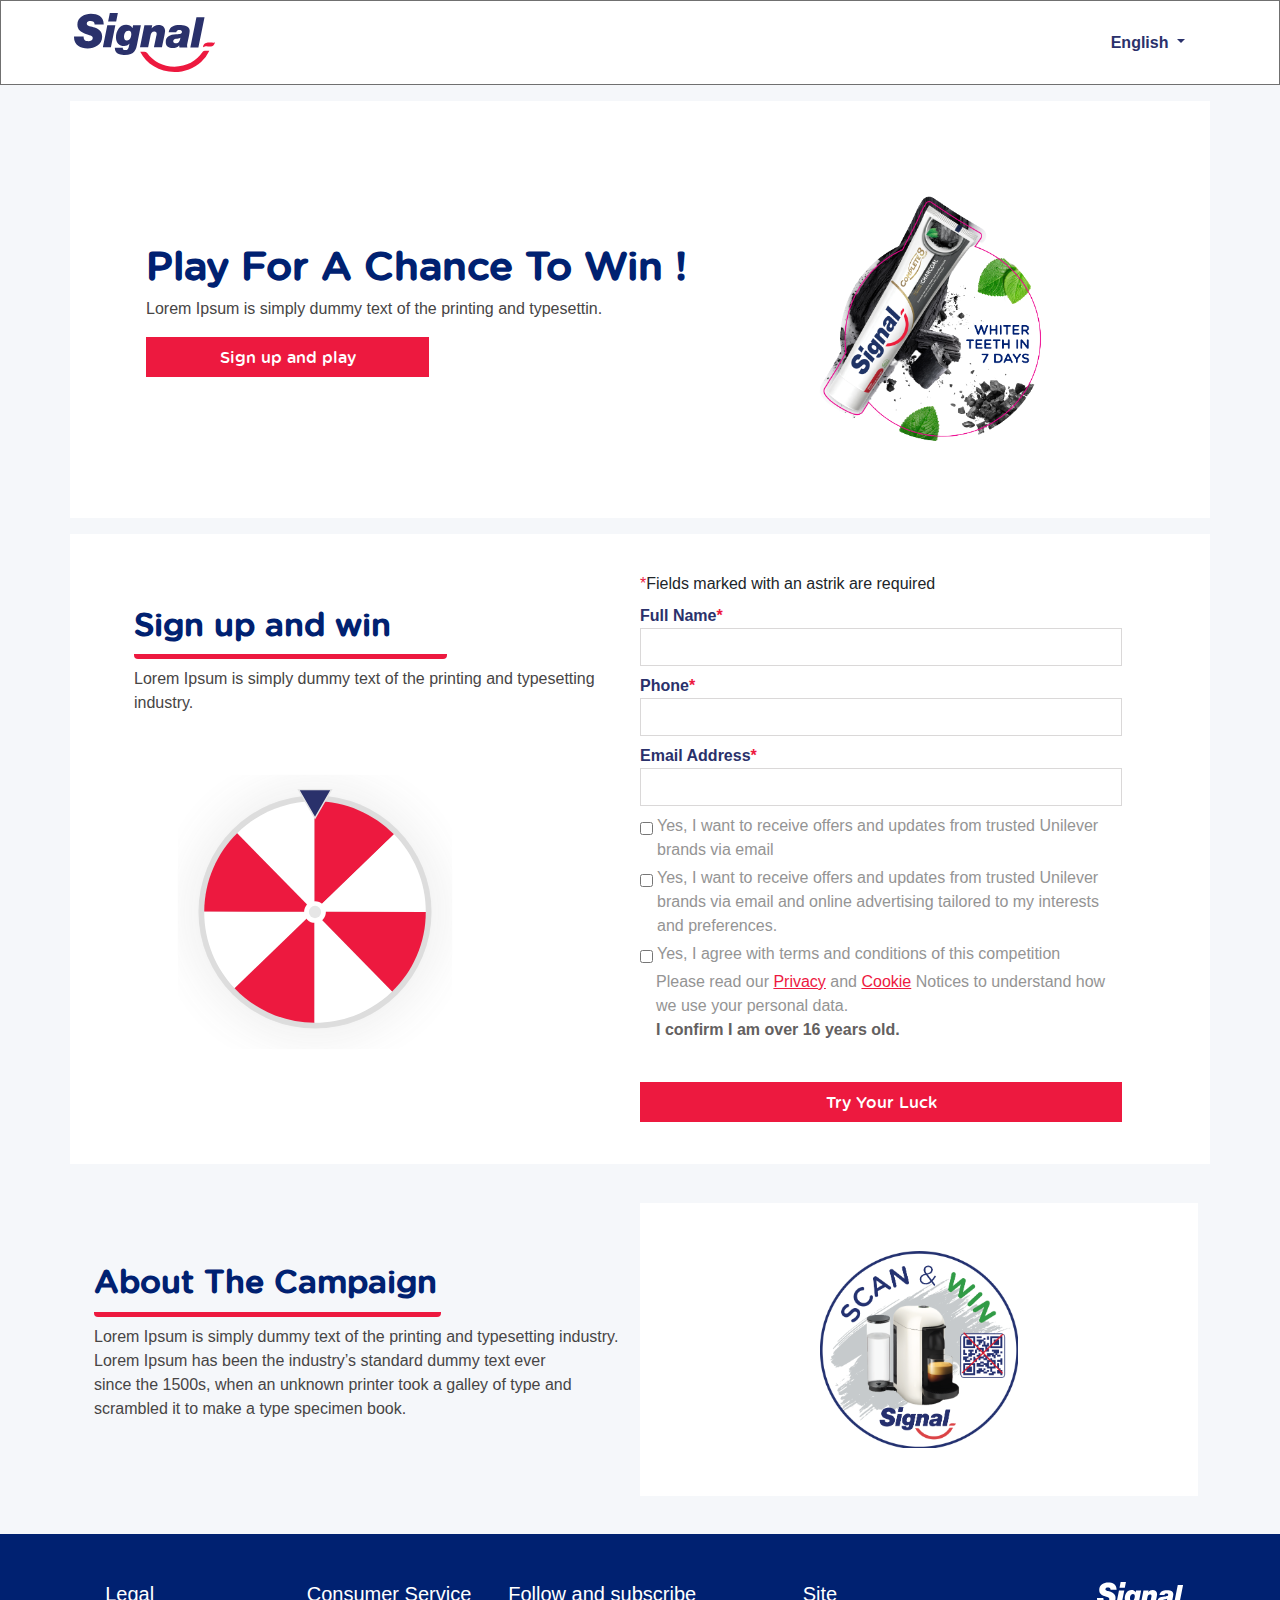
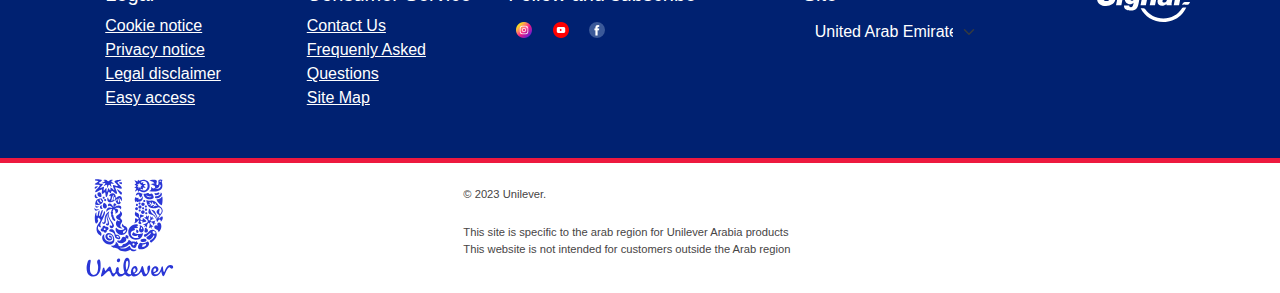
==== index.html @ 2e073612 "Initial commit" ====
<!DOCTYPE html>
<html lang="en">
<head>
    <meta charset="UTF-8">
    <meta name="viewport" content="width=device-width, initial-scale=1.0">
    <link rel="stylesheet" href="bootstrap-5.2.3-dist/css/bootstrap.min.css">
    <link rel="stylesheet" href="fonts/Gotham Rounded Medium.ttf">
    <link rel="stylesheet" href="https://cdnjs.cloudflare.com/ajax/libs/font-awesome/6.4.2/css/all.min.css">
    <link rel="stylesheet" href="css/style.css">
    <title>Signal</title>
</head>
<body>
    <nav class="p-2">
    <div class="container">
        <div class="row d-flex justify-content-between align-items-center">
        <div class="col-6  p-1">
        <a href="index.html"><img src="images/signal/logo-signal.svg" alt="" class="w-25" > </a>   
        </div>
        <div class="dropdown d-flex col-6 justify-content-end">
            <a class="btn  dropdown-toggle" href="#" role="button" data-bs-toggle="dropdown" aria-expanded="false">
                English
              </a>
            
              <ul class="dropdown-menu justify-content-end">
                <li><a class="dropdown-item active" href="#" active >English</a></li>
                <li><a class="dropdown-item" href="#">العربية</a></li>
              </ul>
          </div>
        </div>
    </div>
    </nav>
    <!-- <div class="banner-home p-5">
    <div class="py-5 ">
        <h1 class="p-5 text-center">Play For A Chance To Win !</h1>
        <div class="text-center">
        <button class="text-center">Sign Up & Play</button>
    </div>
    </div>
    </div> -->
    <div class="main-content1 my-3 ">
    <div class="container">
        <div class="row w-100 d-flex align-items-center flex-md-row flex-column-reverse mx-auto">
            <div class="col-md-7">
            <h1 class="w-100 text-md-start text-center ">Play For A Chance To Win !</h1>
            <p class="W-50 d-none d-md-block">Lorem Ipsum is simply dummy text of the printing and typesettin.</p>
            <button class="w-50 p-2 ">Sign up and play</button>
        </div>
        <div class="col-md-5 d-flex justify-content-center align-items-center">
            <img src="images/signal/Ref_wobb_AW.png" alt="" class="w-75 ">
        </div>
        </div>
    </div>
</div>
<div class="form-sec ">
<div class="container justify-content-between ">
    <div class="row w-100 d-flex align-items-center ">
        <div class="col-md-6 col-sm-12 d-flex flex-md-column flex-column-reverse ">
        <div class="">
        <h2>Sign up and win</h2>
        <p>Lorem Ipsum is simply dummy text of the printing and typesetting industry.</p>
        </div>
        <div class=" text-md-start text-center "><img class="w-75" src="images/signal/wheel .svg" alt=""></div>
    </div>
    <div class="col-md-6 col-sm-12 justify-content-center align-items-center">
        <div class="mb-2"><span class="astrik-sign">*</span>Fields marked with an astrik are required</div>
        <form action="congrats.html">
            <div class="form-group mb-2">
                <label >Full Name<span>*</span></label>
                <input  type="text" class="form-control rounded-0"  required>
            </div>
              <div class="form-group mb-2">
                <label >Phone<span>*</span></label>
                <input type="tel" class="form-control rounded-0" required>
            </div>
            <div class="form-group mb-2">
              <label for="exampleFormControlInput1">Email Address<span>*</span></label>
              <input type="email" class="form-control rounded-0" id="exampleFormControlInput1" required>
            </div>  
            <div class="custom-control custom-checkbox my-1 mr-sm-2 d-flex align-items-start">
                <input type="checkbox" class="custom-control-input mt-2" id="customControlInline">
                <label class="custom-control-label mx-1" for="customControlInline"> 
                    Yes, I want to receive offers and updates from trusted Unilever brands via email
                     </label>
              </div>    
              <div class="custom-control custom-checkbox my-1 mr-sm-2 d-flex align-items-start" >
                <input type="checkbox" class="custom-control-input mt-2" id="customControlInline1">
                <label class="custom-control-label mx-1" for="customControlInline1"> 
                    Yes, I want to receive offers and updates from trusted Unilever brands via
                     email and online advertising tailored to my interests and preferences.
                     </label>
              </div>     
              <div class="custom-control custom-checkbox my-1 mr-sm-2 d-flex align-items-start">
                <input type="checkbox" class="custom-control-input mt-2" id="customControlInline2">
                <label class="custom-control-label mx-1" for="customControlInline2"> 
                    Yes, I agree with terms and conditions of this competition
                     </label>
              </div>    
              <div class="mx-3 privacy-cookies">Please read our <a href="#">Privacy</a> and <a href="#">Cookie</a> Notices to understand how we use your personal data.</div>
              <p class="mx-3 privacy-cookies-b font-weight-bold">I confirm I am over 16 years old.</p>
              <button type="submit" class="w-100 my-1 p-2 mt-4">Try Your Luck</button>
            
          </form>
    </div>
    </div>
</div>
</div>
    <div class="container main-content2 justify-content-between ">
        <div class=" row d-flex align-items-center justify-content-between  flex-md-row flex-column-reverse mx-auto">
            <div class="col-md-6 ">
            <h2>About The Campaign</h2>
            <p>Lorem Ipsum is simply dummy text of the printing and typesetting industry.
                 Lorem Ipsum has been the industry’s standard
                 dummy text ever <br>since the 1500s, when an unknown printer took a galley of 
                 type and <br>scrambled it to make a type specimen book.</p>
        </div>
        <div class="col-md-6 d-flex justify-content-center align-items-center main-content2-img ">
            <img src="images/signal/Ref_wobb_AW2.png" alt="" class=" p-5">
        </div>
        </div>
    </div>
    
    <footer class="footer1">
        <div class="container ">
            <div class=" d-flex justify-content-around pt-5 pb-5 flex-md-row flex-column">
                <div class="  d-flex justify-content-start align-items-start ">
                    <img class="w-25 d-md-none d-sm-block " src="images/signal/logo_signal_white.svg" alt="">
                </div>
                <div class=" legal col-md-2 ">
                    <h5>Legal</h5>
                    <div><a href="#">Cookie notice</a></div>
                    <div><a href="#">Privacy notice</a></div>
                    <div><a href="#">Legal disclaimer</a></div>
                    <div><a href="#">Easy access</a></div>
                </div>
                <div class=" consumer-services  col-md-2">
                    <h5>Consumer Service</h5>

                    <div><a href="#">Contact Us</a></div>
                    <div><a href="#">Frequenly Asked Questions</a></div>
                    <div><a href="#">Site Map</a></div>
                </div>
                <div class=" follow-and-subscribe col-md-3">
                    <h5>Follow and subscribe</h5>
                    <div class="d-flex justify-content-end d-none d-md-block">
                    <a href="#"><img class="p-2" src="images/instagram_3955024 (1).png"></a>
                    <a href="#"><img class="p-2" src="images/youtube_3670147 (1).png"></a>
                    <a href="#"><img class="p-2" src="images/facebook_145802 (1).png"></a>
                    </div>
                    <div class="col-6 d-md-none d-sm-block d-flex justify-content-between">
                        <i class="fa-brands fa-instagram" style="color: #ffffff;"></i>                    
                        <i class="fa-brands fa-twitter" style="color: #ffffff;"></i>                    
                        <i class="fa-brands fa-facebook-f" style="color: #ffffff;"></i>                    
                    </div>
                </div>
                <div class=" site col-md-2">
                    <h5>Site</h5>
                    <select class="form-select" id="country" name="country">
                        <option value="AF">Afghanistan</option>
                        <option value="AX">Aland Islands</option>
                        <option value="AL">Albania</option>
                        <option value="DZ">Algeria</option>
                        <option value="AS">American Samoa</option>
                        <option value="AD">Andorra</option>
                        <option value="AO">Angola</option>
                        <option value="AI">Anguilla</option>
                        <option value="AQ">Antarctica</option>
                        <option value="AG">Antigua and Barbuda</option>
                        <option value="AR">Argentina</option>
                        <option value="AM">Armenia</option>
                        <option value="AW">Aruba</option>
                        <option value="AU">Australia</option>
                        <option value="AT">Austria</option>
                        <option value="AZ">Azerbaijan</option>
                        <option value="BS">Bahamas</option>
                        <option value="BH">Bahrain</option>
                        <option value="BD">Bangladesh</option>
                        <option value="BB">Barbados</option>
                        <option value="BY">Belarus</option>
                        <option value="BE">Belgium</option>
                        <option value="BZ">Belize</option>
                        <option value="BJ">Benin</option>
                        <option value="BM">Bermuda</option>
                        <option value="BT">Bhutan</option>
                        <option value="BO">Bolivia</option>
                        <option value="BQ">Bonaire, Sint Eustatius and Saba</option>
                        <option value="BA">Bosnia and Herzegovina</option>
                        <option value="BW">Botswana</option>
                        <option value="BV">Bouvet Island</option>
                        <option value="BR">Brazil</option>
                        <option value="IO">British Indian Ocean Territory</option>
                        <option value="BN">Brunei Darussalam</option>
                        <option value="BG">Bulgaria</option>
                        <option value="BF">Burkina Faso</option>
                        <option value="BI">Burundi</option>
                        <option value="KH">Cambodia</option>
                        <option value="CM">Cameroon</option>
                        <option value="CA">Canada</option>
                        <option value="CV">Cape Verde</option>
                        <option value="KY">Cayman Islands</option>
                        <option value="CF">Central African Republic</option>
                        <option value="TD">Chad</option>
                        <option value="CL">Chile</option>
                        <option value="CN">China</option>
                        <option value="CX">Christmas Island</option>
                        <option value="CC">Cocos (Keeling) Islands</option>
                        <option value="CO">Colombia</option>
                        <option value="KM">Comoros</option>
                        <option value="CG">Congo</option>
                        <option value="CD">Congo, Democratic Republic of the Congo</option>
                        <option value="CK">Cook Islands</option>
                        <option value="CR">Costa Rica</option>
                        <option value="CI">Cote D'Ivoire</option>
                        <option value="HR">Croatia</option>
                        <option value="CU">Cuba</option>
                        <option value="CW">Curacao</option>
                        <option value="CY">Cyprus</option>
                        <option value="CZ">Czech Republic</option>
                        <option value="DK">Denmark</option>
                        <option value="DJ">Djibouti</option>
                        <option value="DM">Dominica</option>
                        <option value="DO">Dominican Republic</option>
                        <option value="EC">Ecuador</option>
                        <option value="EG">Egypt</option>
                        <option value="SV">El Salvador</option>
                        <option value="GQ">Equatorial Guinea</option>
                        <option value="ER">Eritrea</option>
                        <option value="EE">Estonia</option>
                        <option value="ET">Ethiopia</option>
                        <option value="FK">Falkland Islands (Malvinas)</option>
                        <option value="FO">Faroe Islands</option>
                        <option value="FJ">Fiji</option>
                        <option value="FI">Finland</option>
                        <option value="FR">France</option>
                        <option value="GF">French Guiana</option>
                        <option value="PF">French Polynesia</option>
                        <option value="TF">French Southern Territories</option>
                        <option value="GA">Gabon</option>
                        <option value="GM">Gambia</option>
                        <option value="GE">Georgia</option>
                        <option value="DE">Germany</option>
                        <option value="GH">Ghana</option>
                        <option value="GI">Gibraltar</option>
                        <option value="GR">Greece</option>
                        <option value="GL">Greenland</option>
                        <option value="GD">Grenada</option>
                        <option value="GP">Guadeloupe</option>
                        <option value="GU">Guam</option>
                        <option value="GT">Guatemala</option>
                        <option value="GG">Guernsey</option>
                        <option value="GN">Guinea</option>
                        <option value="GW">Guinea-Bissau</option>
                        <option value="GY">Guyana</option>
                        <option value="HT">Haiti</option>
                        <option value="HM">Heard Island and Mcdonald Islands</option>
                        <option value="VA">Holy See (Vatican City State)</option>
                        <option value="HN">Honduras</option>
                        <option value="HK">Hong Kong</option>
                        <option value="HU">Hungary</option>
                        <option value="IS">Iceland</option>
                        <option value="IN">India</option>
                        <option value="ID">Indonesia</option>
                        <option value="IR">Iran, Islamic Republic of</option>
                        <option value="IQ">Iraq</option>
                        <option value="IE">Ireland</option>
                        <option value="IM">Isle of Man</option>
                        <option value="IL">Israel</option>
                        <option value="IT">Italy</option>
                        <option value="JM">Jamaica</option>
                        <option value="JP">Japan</option>
                        <option value="JE">Jersey</option>
                        <option value="JO">Jordan</option>
                        <option value="KZ">Kazakhstan</option>
                        <option value="KE">Kenya</option>
                        <option value="KI">Kiribati</option>
                        <option value="KP">Korea, Democratic People's Republic of</option>
                        <option value="KR">Korea, Republic of</option>
                        <option value="XK">Kosovo</option>
                        <option value="KW">Kuwait</option>
                        <option value="KG">Kyrgyzstan</option>
                        <option value="LA">Lao People's Democratic Republic</option>
                        <option value="LV">Latvia</option>
                        <option value="LB">Lebanon</option>
                        <option value="LS">Lesotho</option>
                        <option value="LR">Liberia</option>
                        <option value="LY">Libyan Arab Jamahiriya</option>
                        <option value="LI">Liechtenstein</option>
                        <option value="LT">Lithuania</option>
                        <option value="LU">Luxembourg</option>
                        <option value="MO">Macao</option>
                        <option value="MK">Macedonia, the Former Yugoslav Republic of</option>
                        <option value="MG">Madagascar</option>
                        <option value="MW">Malawi</option>
                        <option value="MY">Malaysia</option>
                        <option value="MV">Maldives</option>
                        <option value="ML">Mali</option>
                        <option value="MT">Malta</option>
                        <option value="MH">Marshall Islands</option>
                        <option value="MQ">Martinique</option>
                        <option value="MR">Mauritania</option>
                        <option value="MU">Mauritius</option>
                        <option value="YT">Mayotte</option>
                        <option value="MX">Mexico</option>
                        <option value="FM">Micronesia, Federated States of</option>
                        <option value="MD">Moldova, Republic of</option>
                        <option value="MC">Monaco</option>
                        <option value="MN">Mongolia</option>
                        <option value="ME">Montenegro</option>
                        <option value="MS">Montserrat</option>
                        <option value="MA">Morocco</option>
                        <option value="MZ">Mozambique</option>
                        <option value="MM">Myanmar</option>
                        <option value="NA">Namibia</option>
                        <option value="NR">Nauru</option>
                        <option value="NP">Nepal</option>
                        <option value="NL">Netherlands</option>
                        <option value="AN">Netherlands Antilles</option>
                        <option value="NC">New Caledonia</option>
                        <option value="NZ">New Zealand</option>
                        <option value="NI">Nicaragua</option>
                        <option value="NE">Niger</option>
                        <option value="NG">Nigeria</option>
                        <option value="NU">Niue</option>
                        <option value="NF">Norfolk Island</option>
                        <option value="MP">Northern Mariana Islands</option>
                        <option value="NO">Norway</option>
                        <option value="OM">Oman</option>
                        <option value="PK">Pakistan</option>
                        <option value="PW">Palau</option>
                        <option value="PS">Palestinian Territory, Occupied</option>
                        <option value="PA">Panama</option>
                        <option value="PG">Papua New Guinea</option>
                        <option value="PY">Paraguay</option>
                        <option value="PE">Peru</option>
                        <option value="PH">Philippines</option>
                        <option value="PN">Pitcairn</option>
                        <option value="PL">Poland</option>
                        <option value="PT">Portugal</option>
                        <option value="PR">Puerto Rico</option>
                        <option value="QA">Qatar</option>
                        <option value="RE">Reunion</option>
                        <option value="RO">Romania</option>
                        <option value="RU">Russian Federation</option>
                        <option value="RW">Rwanda</option>
                        <option value="BL">Saint Barthelemy</option>
                        <option value="SH">Saint Helena</option>
                        <option value="KN">Saint Kitts and Nevis</option>
                        <option value="LC">Saint Lucia</option>
                        <option value="MF">Saint Martin</option>
                        <option value="PM">Saint Pierre and Miquelon</option>
                        <option value="VC">Saint Vincent and the Grenadines</option>
                        <option value="WS">Samoa</option>
                        <option value="SM">San Marino</option>
                        <option value="ST">Sao Tome and Principe</option>
                        <option value="SA">Saudi Arabia</option>
                        <option value="SN">Senegal</option>
                        <option value="RS">Serbia</option>
                        <option value="CS">Serbia and Montenegro</option>
                        <option value="SC">Seychelles</option>
                        <option value="SL">Sierra Leone</option>
                        <option value="SG">Singapore</option>
                        <option value="SX">Sint Maarten</option>
                        <option value="SK">Slovakia</option>
                        <option value="SI">Slovenia</option>
                        <option value="SB">Solomon Islands</option>
                        <option value="SO">Somalia</option>
                        <option value="ZA">South Africa</option>
                        <option value="GS">South Georgia and the South Sandwich Islands</option>
                        <option value="SS">South Sudan</option>
                        <option value="ES">Spain</option>
                        <option value="LK">Sri Lanka</option>
                        <option value="SD">Sudan</option>
                        <option value="SR">Suriname</option>
                        <option value="SJ">Svalbard and Jan Mayen</option>
                        <option value="SZ">Swaziland</option>
                        <option value="SE">Sweden</option>
                        <option value="CH">Switzerland</option>
                        <option value="SY">Syrian Arab Republic</option>
                        <option value="TW">Taiwan, Province of China</option>
                        <option value="TJ">Tajikistan</option>
                        <option value="TZ">Tanzania, United Republic of</option>
                        <option value="TH">Thailand</option>
                        <option value="TL">Timor-Leste</option>
                        <option value="TG">Togo</option>
                        <option value="TK">Tokelau</option>
                        <option value="TO">Tonga</option>
                        <option value="TT">Trinidad and Tobago</option>
                        <option value="TN">Tunisia</option>
                        <option value="TR">Turkey</option>
                        <option value="TM">Turkmenistan</option>
                        <option value="TC">Turks and Caicos Islands</option>
                        <option value="TV">Tuvalu</option>
                        <option value="UG">Uganda</option>
                        <option value="UA">Ukraine</option>
                        <option value="AE" selected>United Arab Emirates</option>
                        <option value="GB">United Kingdom</option>
                        <option value="US">United States</option>
                        <option value="UM">United States Minor Outlying Islands</option>
                        <option value="UY">Uruguay</option>
                        <option value="UZ">Uzbekistan</option>
                        <option value="VU">Vanuatu</option>
                        <option value="VE">Venezuela</option>
                        <option value="VN">Viet Nam</option>
                        <option value="VG">Virgin Islands, British</option>
                        <option value="VI">Virgin Islands, U.s.</option>
                        <option value="WF">Wallis and Futuna</option>
                        <option value="EH">Western Sahara</option>
                        <option value="YE">Yemen</option>
                        <option value="ZM">Zambia</option>
                        <option value="ZW">Zimbabwe</option>
                    </select>
                </div>
                <div class="  d-flex justify-content-end align-items-start  col-md-2">
                    <img class="w-50 d-none d-md-block " src="images/signal/logo_signal_white.svg" alt="">
                </div>
            </div>
        </div>
    </footer>
    <footer class="  footer2">
        <div class="container p-3 ">
        <div class="row align-items-center">
        <div class="col-lg-4 col-sm-12 ">
            <img src="images/signal/unilever_logo.svg" alt="" class="w-25 unilever-logo">
        </div>
        <div class="col-md-5 col-sm-12">
            <p><span class="my-1 d-block">© 2023 Unilever.</span><br>This site is specific to the arab region for Unilever Arabia products <br>
                This website is not intended for customers outside the Arab region</p>
        </div>
    </div>
    </div>
    </footer>
    <script src="bootstrap-5.2.3-dist/js/bootstrap.bundle.js"></script>
</body>
</html>
---- css/style.css ----
@font-face {
    font-family: 'gotham_roundedmedium';
    src: url('gothamroundedmedium_21022-webfont.woff2') format('woff2'),
         url('gothamroundedmedium_21022-webfont.woff') format('woff');
    font-weight: normal;
    font-style: normal;

}
*{
    font-family: arial;
    
}

body{
    background-color: #F5F7FA;
    font-family: 'gotham_roundedmedium';
}
p{
    color: #474545;
}
nav{
    background-color: white;
    border: 1px solid #707070;
}
h1,h2,h3,h4,h6{
    color: #002171;
    font-weight: 700;
    font-family: 'gotham_roundedmedium';
}
button,.try-your-luck{
    background-color: #ED193F;
    border: none;
    color: white;
    font-family: 'gotham_roundedmedium';
}
.try-your-luck{
    display: block;
    text-decoration: none;
}
.form-select{
    background-color: #ffffff00;
    border: 0px;
    color: white;
}
.form-select option{
    color: black;
}

/* .banner-home{
    background-image: url(images/signal/78068288-shutterstock-1943780704-2880x900.jpg.rendition.1440.600.avif);
    background-size: cover;
} */
.congrats-banner h1{
    color: #ED193F;
}
.congrats-banner p{
    color: #2A316B;
}
.dropdown a{
    color: #2A316B;
    font-weight: 700;
}
.main-content1 .container, .form-sec .container{
    background-color: #fff!important;
    padding: 5%;
    padding-top: 3%;
    padding-bottom: 3%;

}
.main-content2{
    padding-top: 3%;
    padding-bottom: 3%;
}
form span, form a,.astrik-sign{
    color: #ED193F!important;
}
form .form-group label{
    color: #2A316B;
    font-weight: 700;
}
.main-content2-img{
    background-color: #fff;
}
.main-content2-img img{
    width: 55%;
}
h2 {
    
    border-bottom:5px solid #ED193F;
    width: 65%;
    padding-bottom: .7rem;
    border-radius: 4px;
}
.footer1{
    background-color: #002171;
    color: white!important;
    border-bottom: 5px solid #ED193F;
}
.footer1 div a{
    color: white !important;
}
.footer2{
    background-color: #fff;
}
.footer2 p{
    font-size: .7rem;
}
/* .custom-control-label {
    display:flex;
    align-items: baseline;
}

input[type=checkbox] {
    margin-right: 8px;
} */
form .form-control{
    border: 1px solid #DAD8D8!important;
    border-radius: none!important;
}
.custom-control-label, .privacy-cookies{
    color: #949494;
}
.privacy-cookies-b{
    font-weight: bold;
    color: #636060;

}

@media only screen and (max-width:768px){
    .main-content1 button{
        width: 90%!important;
        display: flex!important;
        justify-content: center!important;
        margin: auto;
    }
    .main-content1 img{
        width: 100%!important;
    }
    .main-content2 h2{
        padding-top:1rem;
    }
    .footer1 a{
        text-decoration: none;
    }
    .legal,.consumer-services,.follow-and-subscribe,.site{
        padding-left: 1.7rem;
        margin: .7rem;
    }
    .legal h5,.consumer-services h5,.follow-and-subscribe h5,.site h5{
        padding-top: 1.3rem;
        font-family: 'gotham_roundedmedium';
        /* padding-bottom: .5rem; */

    }
    .unilever-logo{
        display: flex;
       justify-content: flex-end;
       float: right;
    }
   
}
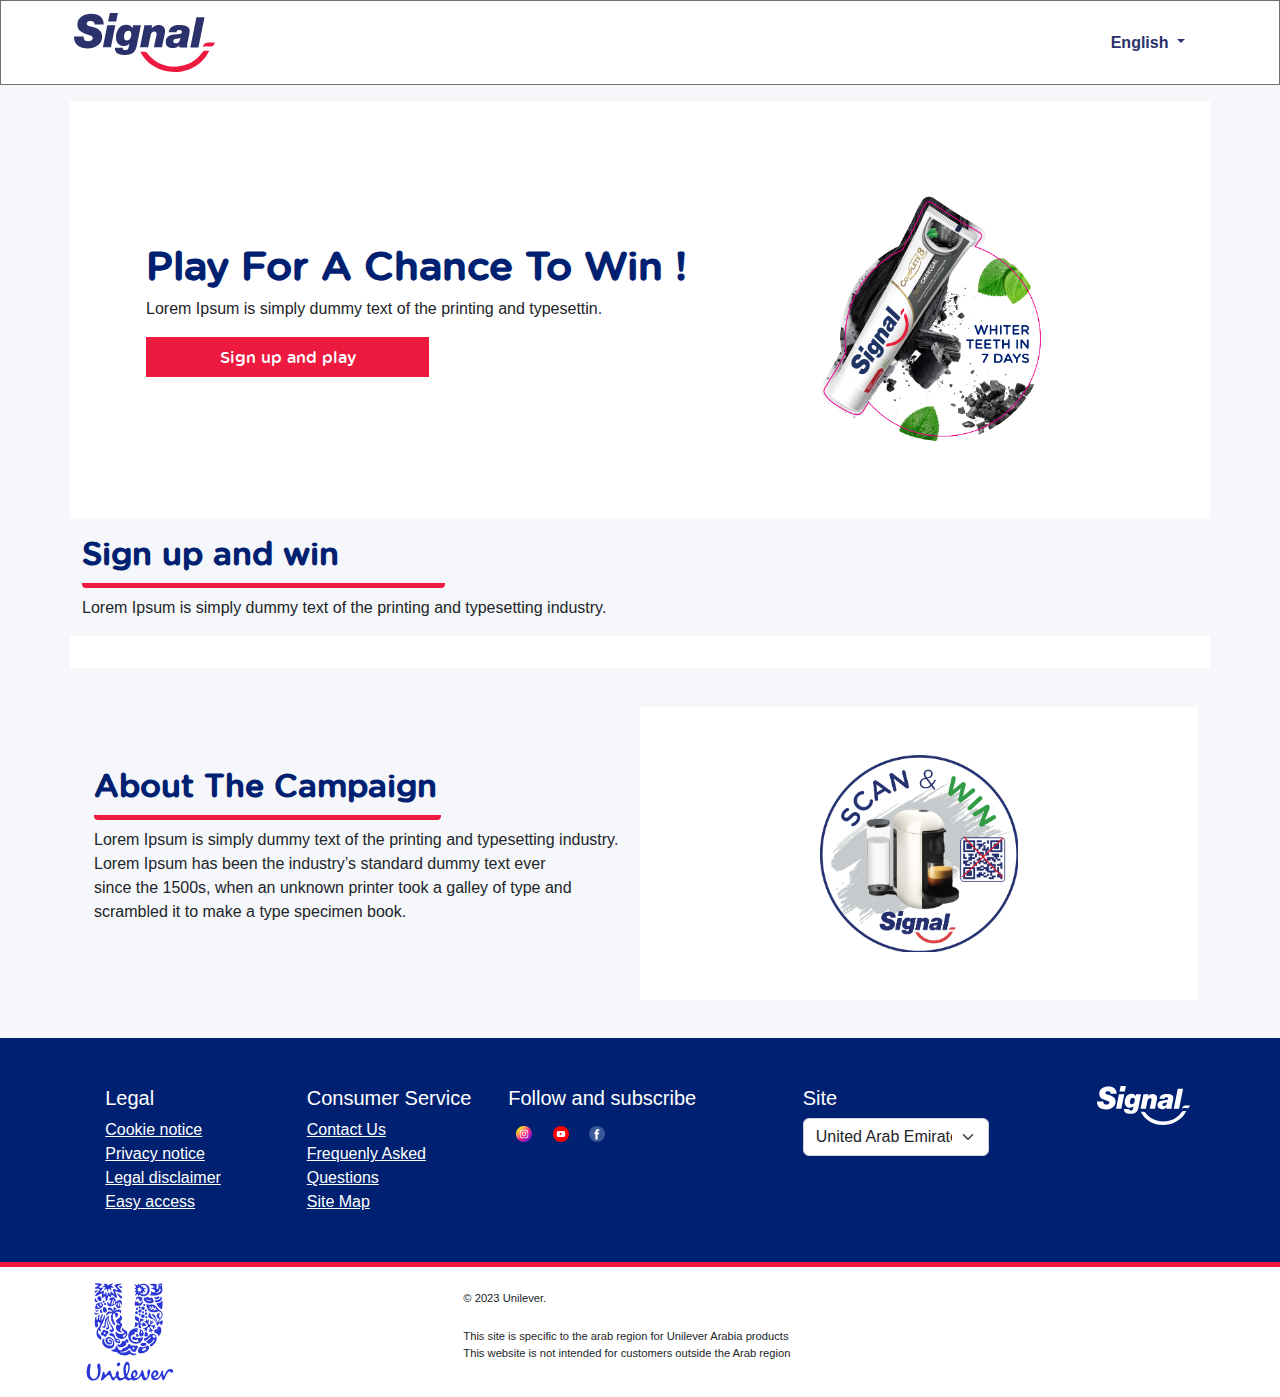
==== commit 8075fa75: "Embeded form" ====
--- a/index.html
+++ b/index.html
@@ -7,6 +7,7 @@
     <link rel="stylesheet" href="fonts/Gotham Rounded Medium.ttf">
     <link rel="stylesheet" href="https://cdnjs.cloudflare.com/ajax/libs/font-awesome/6.4.2/css/all.min.css">
     <link rel="stylesheet" href="css/style.css">
+    <link rel="stylesheet" href="styleForm.css">
     <title>Signal</title>
 </head>
 <body>
@@ -29,14 +30,8 @@
         </div>
     </div>
     </nav>
-    <!-- <div class="banner-home p-5">
-    <div class="py-5 ">
-        <h1 class="p-5 text-center">Play For A Chance To Win !</h1>
-        <div class="text-center">
-        <button class="text-center">Sign Up & Play</button>
-    </div>
-    </div>
-    </div> -->
+  
+    
     <div class="main-content1 my-3 ">
     <div class="container">
         <div class="row w-100 d-flex align-items-center flex-md-row flex-column-reverse mx-auto">
@@ -51,7 +46,38 @@
         </div>
     </div>
 </div>
-<div class="form-sec ">
+<div class="home-banner-form ">
+
+    <div class=" container ">
+        <div class="col-md-6 col-sm-12 ">
+        <h2>Sign up and win</h2>
+        <p>Lorem Ipsum is simply dummy text of the printing and typesetting industry.</p>
+        </div>
+    </div>
+    <div class="container"
+  
+      id="form-widget"
+  
+      data-form-id="64d9d649ad97bf0cd596ac2d"
+  
+      success-page="congrats.html">
+      
+    </div>
+  
+    <script src="https://staging-dot-campaigntool.as.r.appspot.com/form"></script>
+  
+    <link
+  
+      rel="stylesheet"
+  
+      href="https://staging-dot-campaigntool.as.r.appspot.com/form-css"
+  
+    />
+  
+    <script src="https://sample-host-dot-campaigntool.as.r.appspot.com/main.js"></script>
+  
+  </div>
+<!-- <div class="form-sec ">
 <div class="container justify-content-between ">
     <div class="row w-100 d-flex align-items-center ">
         <div class="col-md-6 col-sm-12 d-flex flex-md-column flex-column-reverse ">
@@ -103,7 +129,7 @@
     </div>
     </div>
 </div>
-</div>
+</div> -->
     <div class="container main-content2 justify-content-between ">
         <div class=" row d-flex align-items-center justify-content-between  flex-md-row flex-column-reverse mx-auto">
             <div class="col-md-6 ">
--- a/css/style.css
+++ b/css/style.css
@@ -12,19 +12,19 @@
 }
 
 body{
-    background-color: #F5F7FA;
+    background-color: #F5F7FA!important;
     font-family: 'gotham_roundedmedium';
 }
-p{
+/* p{
     color: #474545;
-}
+} */
 nav{
     background-color: white;
     border: 1px solid #707070;
 }
 h1,h2,h3,h4,h6{
-    color: #002171;
-    font-weight: 700;
+    color: #002171!important;
+    font-weight: 700!important;
     font-family: 'gotham_roundedmedium';
 }
 button,.try-your-luck{
@@ -33,23 +33,23 @@
     color: white;
     font-family: 'gotham_roundedmedium';
 }
-.try-your-luck{
+/* .try-your-luck{
     display: block;
     text-decoration: none;
-}
-.form-select{
+} */
+/* .form-select{
     background-color: #ffffff00;
     border: 0px;
     color: white;
 }
 .form-select option{
     color: black;
+} */
+
+.congrats-banner{
+    /* background-image: url(images/signal/congrats-banner.PNG); */
+    background-size: cover;
 }
-
-/* .banner-home{
-    background-image: url(images/signal/78068288-shutterstock-1943780704-2880x900.jpg.rendition.1440.600.avif);
-    background-size: cover;
-} */
 .congrats-banner h1{
     color: #ED193F;
 }
@@ -71,13 +71,13 @@
     padding-top: 3%;
     padding-bottom: 3%;
 }
-form span, form a,.astrik-sign{
+/* form span, form a,.astrik-sign{
     color: #ED193F!important;
 }
 form .form-group label{
     color: #2A316B;
     font-weight: 700;
-}
+} */
 .main-content2-img{
     background-color: #fff;
 }
@@ -113,18 +113,18 @@
 input[type=checkbox] {
     margin-right: 8px;
 } */
-form .form-control{
+/* form .form-control{
     border: 1px solid #DAD8D8!important;
     border-radius: none!important;
-}
-.custom-control-label, .privacy-cookies{
+} */
+/* .custom-control-label, .privacy-cookies{
     color: #949494;
-}
-.privacy-cookies-b{
+} */
+/* .privacy-cookies-b{
     font-weight: bold;
     color: #636060;
 
-}
+} */
 
 @media only screen and (max-width:768px){
     .main-content1 button{
--- a/styleForm.css
+++ b/styleForm.css
@@ -0,0 +1,96 @@
+
+/* :root {
+    --wheel-size: 300px!important;
+} */
+body,html{
+    overflow-x: hidden;
+}
+#form-widget>div{
+    display: flex!important;
+    flex-direction: row-reverse!important;
+    width: 100%!important;
+}
+#form-widget{
+    padding-top: 1rem;
+    padding-bottom: 1rem;
+    background-color: white;
+}
+#form-widget>div .wheel-container{
+    flex-shrink: 1;
+    flex-basis: 100px;
+}
+
+.Form{
+    color: #949494!important;
+    gap: 0!important;
+    width: 50%!important;
+}
+.form-group p span:first-of-type, .Form p:first-of-type:not(.field-error){
+    color:#2A316B;
+}
+.Form span:nth-child(8),.checkbox-label ,.Form .checkbox-label p:last-of-type{
+    color: #949494!important;
+}
+
+.form-group input{
+    border: 1px solid #DAD8D8!important;
+}
+.Form a{
+    color: #ED193F!important;
+
+}
+.Form button {
+    visibility: hidden;
+  }
+.Form button:after{
+    content: 'Try Your Luck';
+    visibility: visible;
+    background-color: #ED193F;
+    border: none;
+    color: white;
+    font-family: 'gotham_roundedmedium';
+    padding:1rem;
+    display: inline-block;
+
+}
+.react-tel-input {
+    width: 85%!important;
+}
+/* wheel */
+
+.wheel-container .wheel-item{
+    color: black!important;
+    background-color: #fff!important;
+}
+.wheel-item::before{
+    background-color: #ED193F;
+    opacity: 1!important;
+
+}
+
+.wheel-container,.wheel-container .wheel{
+    border:5px solid #dadada!important;
+    background-color: #fff!important;
+}
+.wheel{
+    background-color: #ED193F!important;
+    opacity: 1!important;
+}
+.wheel:after{
+    background-color: #dadada!important;
+}
+@media only screen and (max-width:768px){
+
+    #form-widget>div{
+        display: flex!important;
+        flex-direction: column-reverse!important;
+      
+    }
+    .Form{
+        width: 100%!important;
+    }
+    .wheel-container{
+        width: max-content;
+    }
+   
+}
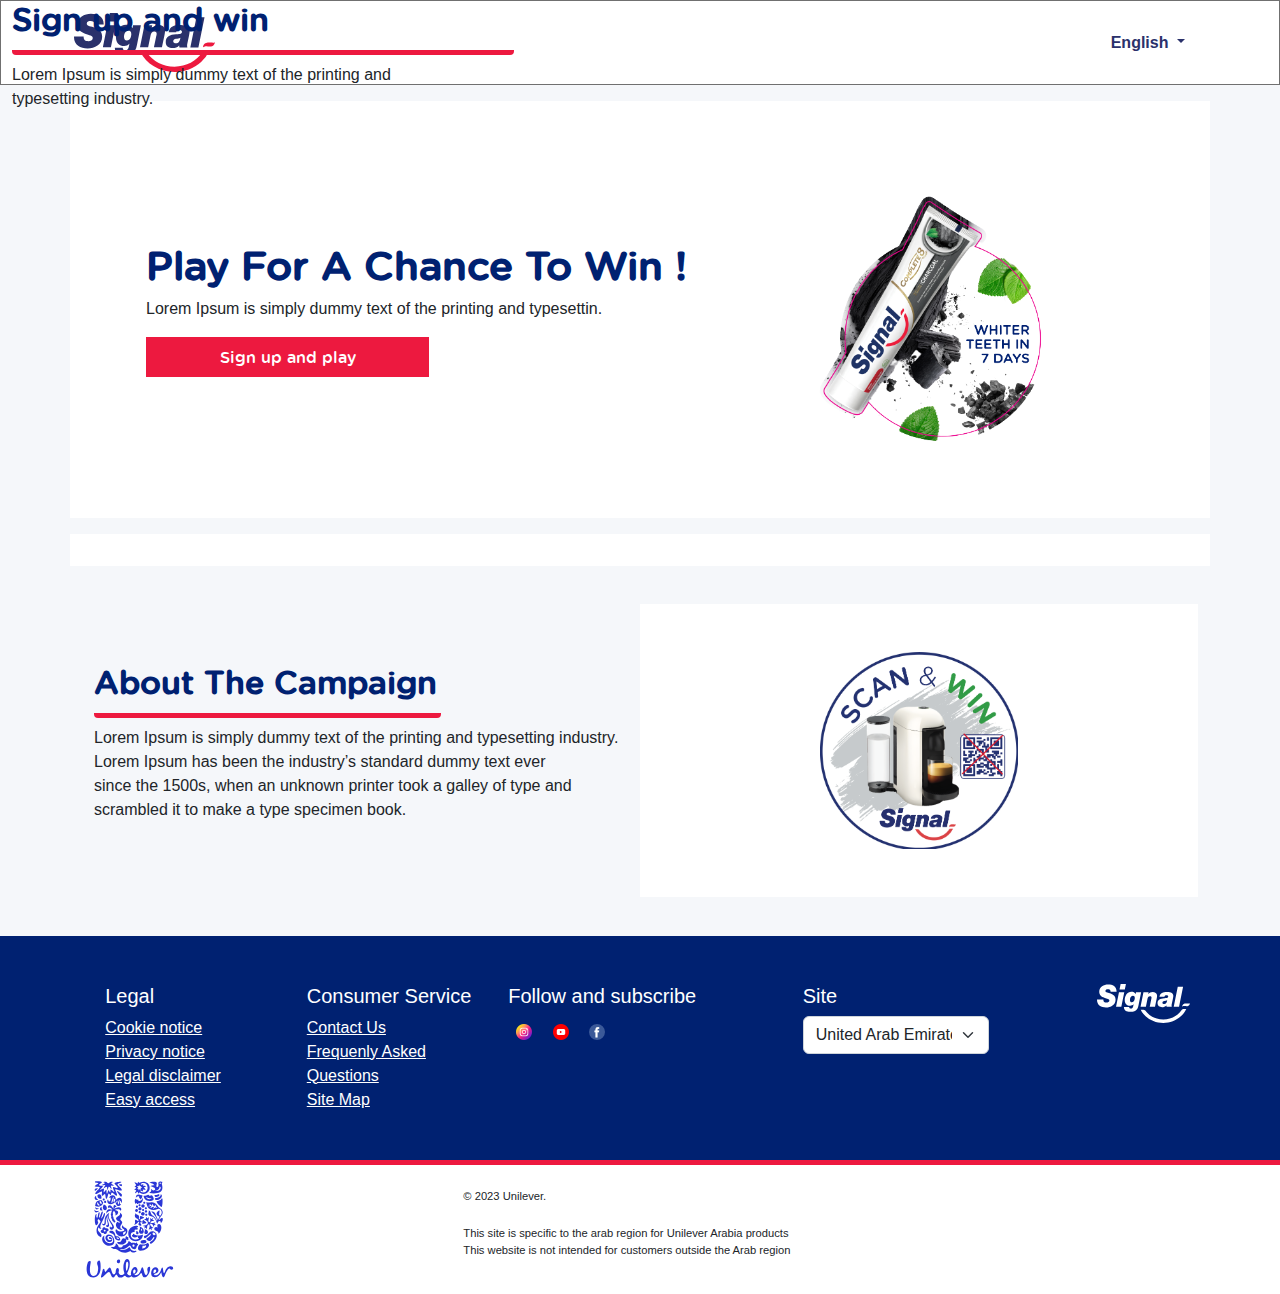
==== commit 0d6b6fd1: "add new" ====
--- a/index.html
+++ b/index.html
@@ -47,13 +47,6 @@
     </div>
 </div>
 <div class="home-banner-form ">
-
-    <div class=" container ">
-        <div class="col-md-6 col-sm-12 ">
-        <h2>Sign up and win</h2>
-        <p>Lorem Ipsum is simply dummy text of the printing and typesetting industry.</p>
-        </div>
-    </div>
     <div class="container"
   
       id="form-widget"
@@ -63,7 +56,12 @@
       success-page="congrats.html">
       
     </div>
-  
+    <div class=" container signup-text display">
+        <div class="col-12 ">
+        <h2>Sign up and win</h2>
+        <p>Lorem Ipsum is simply dummy text of the printing and<br> typesetting industry.</p>
+        </div>
+    </div>
     <script src="https://staging-dot-campaigntool.as.r.appspot.com/form"></script>
   
     <link
@@ -76,6 +74,7 @@
   
     <script src="https://sample-host-dot-campaigntool.as.r.appspot.com/main.js"></script>
   
+    
   </div>
 <!-- <div class="form-sec ">
 <div class="container justify-content-between ">
@@ -454,6 +453,7 @@
     </div>
     </div>
     </footer>
+    <script src="script.js"></script>
     <script src="bootstrap-5.2.3-dist/js/bootstrap.bundle.js"></script>
 </body>
 </html>--- a/css/style.css
+++ b/css/style.css
@@ -91,6 +91,7 @@
     padding-bottom: .7rem;
     border-radius: 4px;
 }
+
 .footer1{
     background-color: #002171;
     color: white!important;
--- a/styleForm.css
+++ b/styleForm.css
@@ -14,6 +14,8 @@
     padding-top: 1rem;
     padding-bottom: 1rem;
     background-color: white;
+    display: flex;
+    flex-direction: column-reverse;
 }
 #form-widget>div .wheel-container{
     flex-shrink: 1;
@@ -55,9 +57,28 @@
 }
 .react-tel-input {
     width: 85%!important;
+    
 }
+.wheel{
+    /* width: 15em!important;
+    height: 15em!important; */
+}
+.wheel-container{
+    /* width: 15em!important;
+    height: 15em!important; */
+    scale: .8;
+}
+
 /* wheel */
-
+/* .wheel-container{
+    position: relative;
+}
+.wheel-container::before{
+    position: absolute!important;
+    content: 'hello'!important;
+    top: 10%!important;
+    left: 0!important;
+} */
 .wheel-container .wheel-item{
     color: black!important;
     background-color: #fff!important;
@@ -79,6 +100,15 @@
 .wheel:after{
     background-color: #dadada!important;
 }
+.display{
+    display: none;
+    position: absolute;
+    top: 0;   
+    left: 0;
+}
+.signup-text h2{
+    width: 45%;
+}
 @media only screen and (max-width:768px){
 
     #form-widget>div{
@@ -91,6 +121,7 @@
     }
     .wheel-container{
         width: max-content;
+        scale: .3;
     }
    
 }
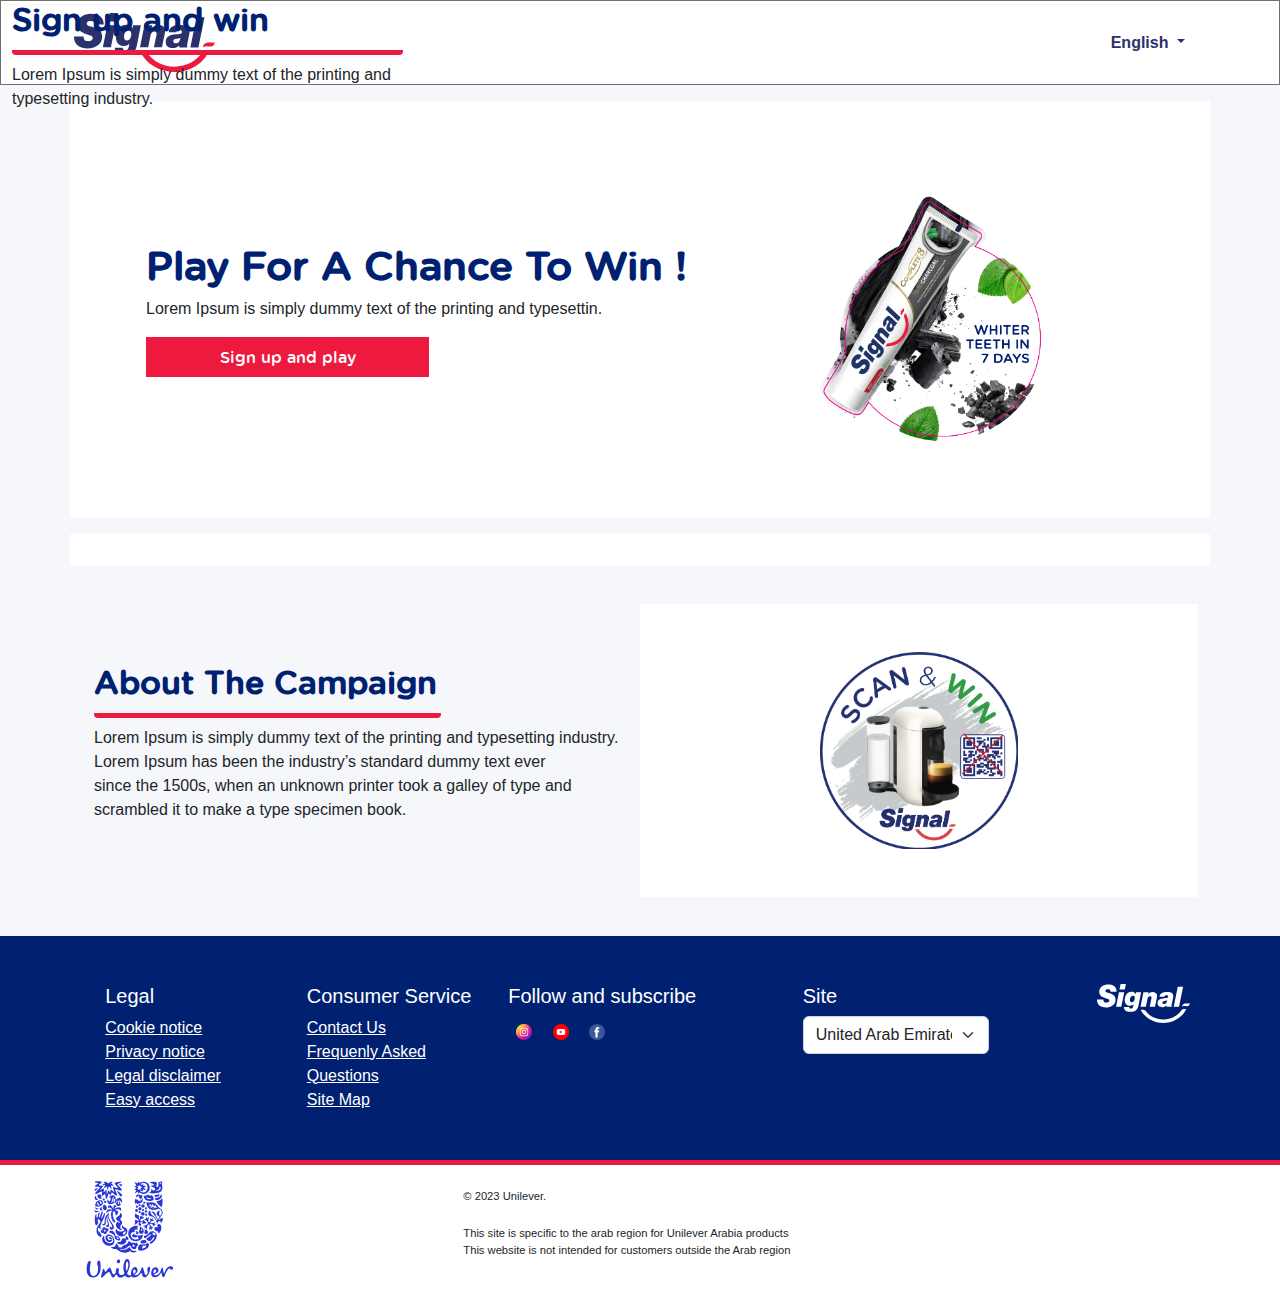
==== commit 89a3c6ba: "add new" ====
--- a/index.html
+++ b/index.html
@@ -76,59 +76,6 @@
   
     
   </div>
-<!-- <div class="form-sec ">
-<div class="container justify-content-between ">
-    <div class="row w-100 d-flex align-items-center ">
-        <div class="col-md-6 col-sm-12 d-flex flex-md-column flex-column-reverse ">
-        <div class="">
-        <h2>Sign up and win</h2>
-        <p>Lorem Ipsum is simply dummy text of the printing and typesetting industry.</p>
-        </div>
-        <div class=" text-md-start text-center "><img class="w-75" src="images/signal/wheel .svg" alt=""></div>
-    </div>
-    <div class="col-md-6 col-sm-12 justify-content-center align-items-center">
-        <div class="mb-2"><span class="astrik-sign">*</span>Fields marked with an astrik are required</div>
-        <form action="congrats.html">
-            <div class="form-group mb-2">
-                <label >Full Name<span>*</span></label>
-                <input  type="text" class="form-control rounded-0"  required>
-            </div>
-              <div class="form-group mb-2">
-                <label >Phone<span>*</span></label>
-                <input type="tel" class="form-control rounded-0" required>
-            </div>
-            <div class="form-group mb-2">
-              <label for="exampleFormControlInput1">Email Address<span>*</span></label>
-              <input type="email" class="form-control rounded-0" id="exampleFormControlInput1" required>
-            </div>  
-            <div class="custom-control custom-checkbox my-1 mr-sm-2 d-flex align-items-start">
-                <input type="checkbox" class="custom-control-input mt-2" id="customControlInline">
-                <label class="custom-control-label mx-1" for="customControlInline"> 
-                    Yes, I want to receive offers and updates from trusted Unilever brands via email
-                     </label>
-              </div>    
-              <div class="custom-control custom-checkbox my-1 mr-sm-2 d-flex align-items-start" >
-                <input type="checkbox" class="custom-control-input mt-2" id="customControlInline1">
-                <label class="custom-control-label mx-1" for="customControlInline1"> 
-                    Yes, I want to receive offers and updates from trusted Unilever brands via
-                     email and online advertising tailored to my interests and preferences.
-                     </label>
-              </div>     
-              <div class="custom-control custom-checkbox my-1 mr-sm-2 d-flex align-items-start">
-                <input type="checkbox" class="custom-control-input mt-2" id="customControlInline2">
-                <label class="custom-control-label mx-1" for="customControlInline2"> 
-                    Yes, I agree with terms and conditions of this competition
-                     </label>
-              </div>    
-              <div class="mx-3 privacy-cookies">Please read our <a href="#">Privacy</a> and <a href="#">Cookie</a> Notices to understand how we use your personal data.</div>
-              <p class="mx-3 privacy-cookies-b font-weight-bold">I confirm I am over 16 years old.</p>
-              <button type="submit" class="w-100 my-1 p-2 mt-4">Try Your Luck</button>
-            
-          </form>
-    </div>
-    </div>
-</div>
-</div> -->
     <div class="container main-content2 justify-content-between ">
         <div class=" row d-flex align-items-center justify-content-between  flex-md-row flex-column-reverse mx-auto">
             <div class="col-md-6 ">
@@ -453,6 +400,7 @@
     </div>
     </div>
     </footer>
+   
     <script src="script.js"></script>
     <script src="bootstrap-5.2.3-dist/js/bootstrap.bundle.js"></script>
 </body>
--- a/css/style.css
+++ b/css/style.css
@@ -14,6 +14,7 @@
 body{
     background-color: #F5F7FA!important;
     font-family: 'gotham_roundedmedium';
+    position: relative;
 }
 /* p{
     color: #474545;
@@ -33,22 +34,21 @@
     color: white;
     font-family: 'gotham_roundedmedium';
 }
-/* .try-your-luck{
-    display: block;
-    text-decoration: none;
-} */
-/* .form-select{
-    background-color: #ffffff00;
-    border: 0px;
-    color: white;
-}
-.form-select option{
-    color: black;
-} */
+
 
 .congrats-banner{
     /* background-image: url(images/signal/congrats-banner.PNG); */
     background-size: cover;
+    position: absolute;
+    width: 100%;
+    height: 550px;
+    top: 0;
+    left: 0;
+    right: 0;
+    bottom: 0;
+    /* : 3rem; */
+    background-color: rgba(255, 255, 255);
+    z-index: 1;
 }
 .congrats-banner h1{
     color: #ED193F;
@@ -71,13 +71,7 @@
     padding-top: 3%;
     padding-bottom: 3%;
 }
-/* form span, form a,.astrik-sign{
-    color: #ED193F!important;
-}
-form .form-group label{
-    color: #2A316B;
-    font-weight: 700;
-} */
+
 .main-content2-img{
     background-color: #fff;
 }
@@ -106,27 +100,33 @@
 .footer2 p{
     font-size: .7rem;
 }
-/* .custom-control-label {
-    display:flex;
-    align-items: baseline;
+
+.form-success{
+    display: none!important;
 }
-
-input[type=checkbox] {
-    margin-right: 8px;
-} */
-/* form .form-control{
-    border: 1px solid #DAD8D8!important;
-    border-radius: none!important;
-} */
-/* .custom-control-label, .privacy-cookies{
-    color: #949494;
-} */
-/* .privacy-cookies-b{
-    font-weight: bold;
-    color: #636060;
-
-} */
-
+.wheelColor{
+    background-color: #575757!important;
+}
+@media only screen and (max-width:1400px){
+    .congrats-banner{
+        height: 500px;
+    }
+}
+@media only screen and (max-width:1200px){
+    .congrats-banner{
+        height: 450px;
+    }
+}
+@media only screen and (max-width:991px){
+    .congrats-banner{
+        height: 500px;
+    }
+}
+@media only screen and (max-width:894px){
+    .congrats-banner{
+        height: 450px;
+    }
+}
 @media only screen and (max-width:768px){
     .main-content1 button{
         width: 90%!important;
@@ -158,5 +158,19 @@
        justify-content: flex-end;
        float: right;
     }
-   
+    .congrats-banner{
+        height: 400px;
 }
+}
+@media only screen and (max-width:767px){
+
+.congrats-banner{
+    height: 650px;
+}
+}
+@media only screen and (max-width:377px){
+
+    .congrats-banner{
+        height: 685px;
+    }
+}--- a/styleForm.css
+++ b/styleForm.css
@@ -94,7 +94,7 @@
     background-color: #fff!important;
 }
 .wheel{
-    background-color: #ED193F!important;
+    background-color: #ED193F;
     opacity: 1!important;
 }
 .wheel:after{
@@ -107,7 +107,7 @@
     left: 0;
 }
 .signup-text h2{
-    width: 45%;
+    width: 35%;
 }
 @media only screen and (max-width:768px){
 
@@ -121,7 +121,9 @@
     }
     .wheel-container{
         width: max-content;
-        scale: .3;
+        scale: .5;
     }
-   
+    .signup-text h2{
+        width: 60%;
+    }
 }
